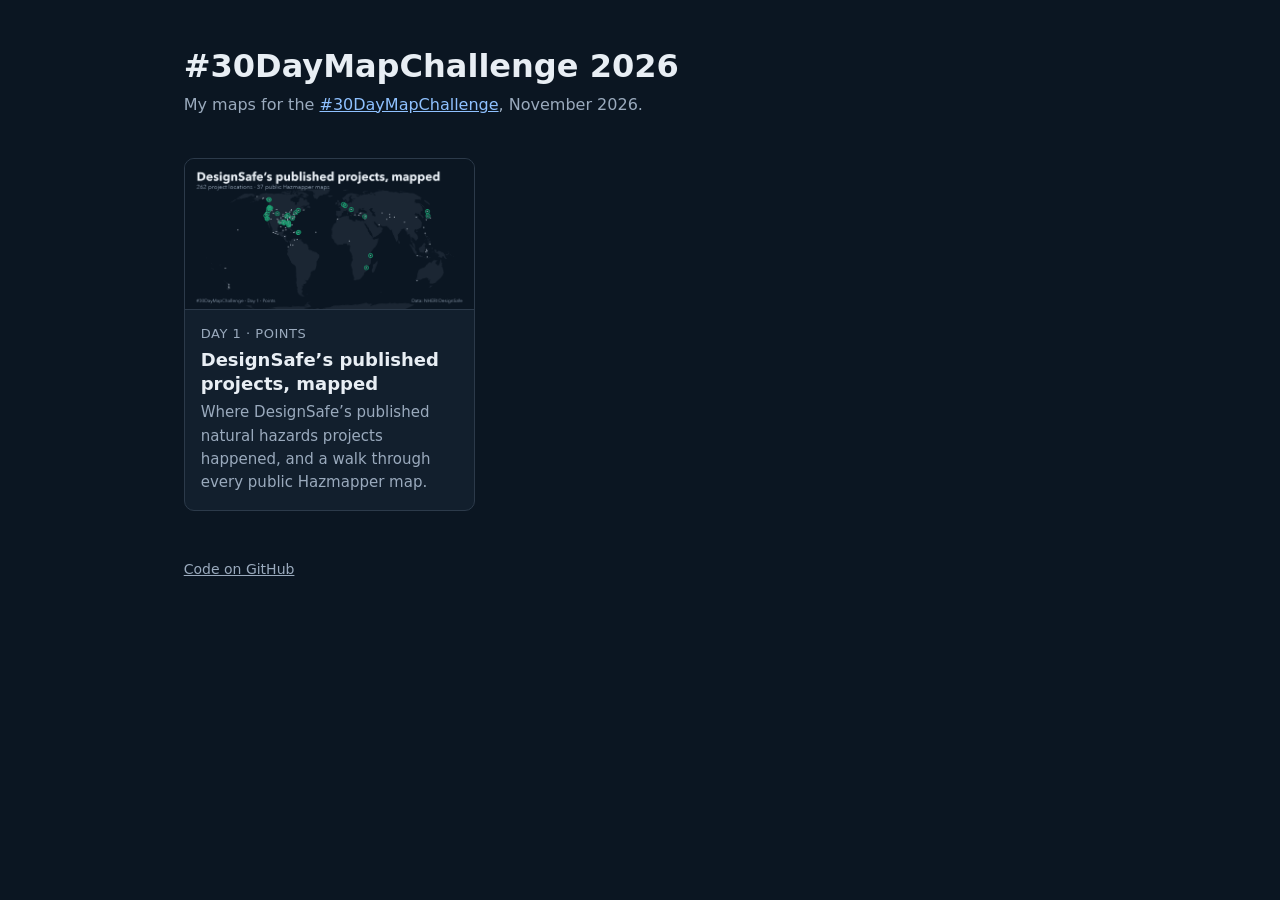
==== docs/index.html @ 8ae77fa9 "Add landing page" ====
<!doctype html>
<html lang="en">
<head>
  <meta charset="utf-8">
  <meta name="viewport" content="width=device-width, initial-scale=1">
  <title>#30DayMapChallenge 2026 · Nathan Franklin</title>
  <meta name="description" content="Nathan Franklin's maps for the #30DayMapChallenge, November 2026.">
  <!-- Visit counts (GoatCounter: no cookies, ignores localhost). -->
  <script data-goatcounter="https://nathanfranklin.goatcounter.com/count" async src="//gc.zgo.at/count.js"></script>
  <style>
    :root {
      --surface: #0b1622;
      --card: #121f2d;
      --line: #2c3a4a;
      --text: #e8eef4;
      --muted: #9aaabd;
      --link: #8fc1ff;
    }
    * { box-sizing: border-box; }
    html { font-size: clamp(16px, 0.45vw + 10.25px, 20px); }
    body {
      margin: 0;
      background: var(--surface);
      color: var(--text);
      font-family: "Avenir Next", "Helvetica Neue", system-ui, sans-serif;
      line-height: 1.55;
    }
    main { max-width: 60rem; margin: 0 auto; padding: 3rem 1.5rem 4rem; }
    h1 { font-size: 2rem; line-height: 1.15; margin: 0 0 0.5rem; }
    .intro { color: var(--muted); margin: 0 0 2.5rem; }
    a { color: var(--link); }

    .days { list-style: none; padding: 0; margin: 0; display: grid; gap: 1.25rem; grid-template-columns: repeat(auto-fill, minmax(18rem, 1fr)); }
    .day a {
      display: block;
      height: 100%;
      color: inherit;
      text-decoration: none;
      background: var(--card);
      border: 1px solid var(--line);
      border-radius: 10px;
      overflow: hidden;
    }
    .day a:hover, .day a:focus-visible { border-color: var(--link); }
    .day a:focus-visible { outline: 2px solid var(--link); outline-offset: 2px; }
    .day img { display: block; width: 100%; height: auto; aspect-ratio: 1200 / 630; object-fit: cover; border-bottom: 1px solid var(--line); }
    .day .body { padding: 0.875rem 1rem 1rem; }
    .day .theme { color: var(--muted); font-size: 0.8125rem; letter-spacing: 0.04em; text-transform: uppercase; margin: 0 0 0.25rem; }
    .day h2 { font-size: 1.125rem; line-height: 1.3; margin: 0 0 0.375rem; }
    .day p { margin: 0; color: var(--muted); font-size: 0.9375rem; }

    footer { margin-top: 3rem; color: var(--muted); font-size: 0.875rem; }
    footer a { color: var(--muted); }
  </style>
</head>
<body>
  <main>
    <h1>#30DayMapChallenge 2026</h1>
    <p class="intro">My maps for the <a href="https://30daymapchallenge.com/">#30DayMapChallenge</a>, November 2026.</p>

    <ul class="days">
      <li class="day">
        <a href="day01/">
          <img src="day01/preview.png" alt="World map of DesignSafe published project locations, with green rings marking the 37 public Hazmapper maps." width="1200" height="630">
          <div class="body">
            <p class="theme">Day 1 · Points</p>
            <h2>DesignSafe’s published projects, mapped</h2>
            <p>Where DesignSafe’s published natural hazards projects happened, and a walk through every public Hazmapper map.</p>
          </div>
        </a>
      </li>
    </ul>

    <footer>
      <a href="https://github.com/nathanfranklin/30daymapchallenge-2026">Code on GitHub</a>
    </footer>
  </main>
</body>
</html>
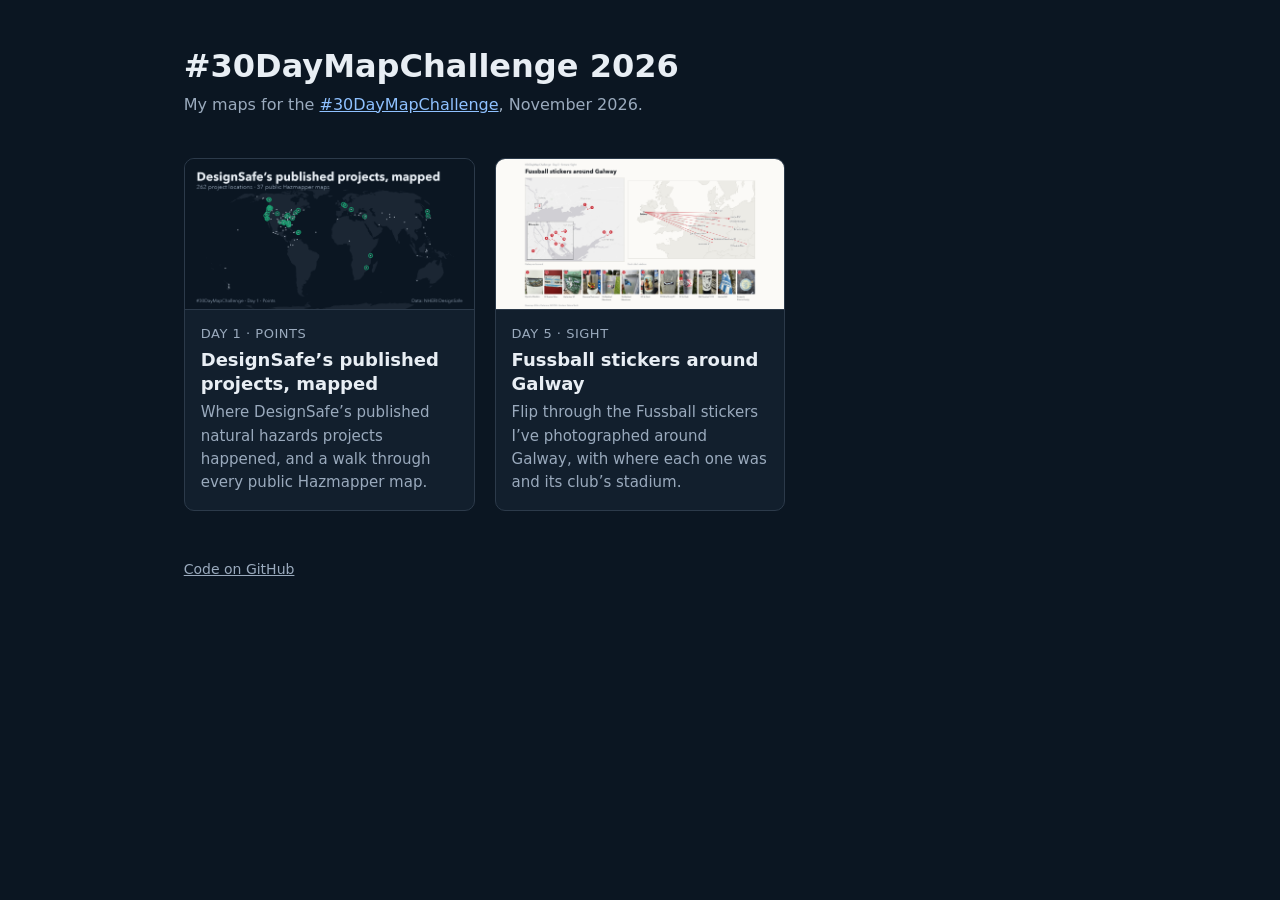
==== commit 43ffb995: "Add Day 5 Fussball stickers map" ====
--- a/docs/index.html
+++ b/docs/index.html
@@ -69,6 +69,16 @@
           </div>
         </a>
       </li>
+      <li class="day">
+        <a href="day05/">
+          <img src="day05/preview.png" alt="Map of Fussball stickers photographed around Galway, with lines to each club’s stadium in Germany and Austria, and a photo of each sticker." width="1200" height="630">
+          <div class="body">
+            <p class="theme">Day 5 · Sight</p>
+            <h2>Fussball stickers around Galway</h2>
+            <p>Flip through the Fussball stickers I’ve photographed around Galway, with where each one was and its club’s stadium.</p>
+          </div>
+        </a>
+      </li>
     </ul>
 
     <footer>
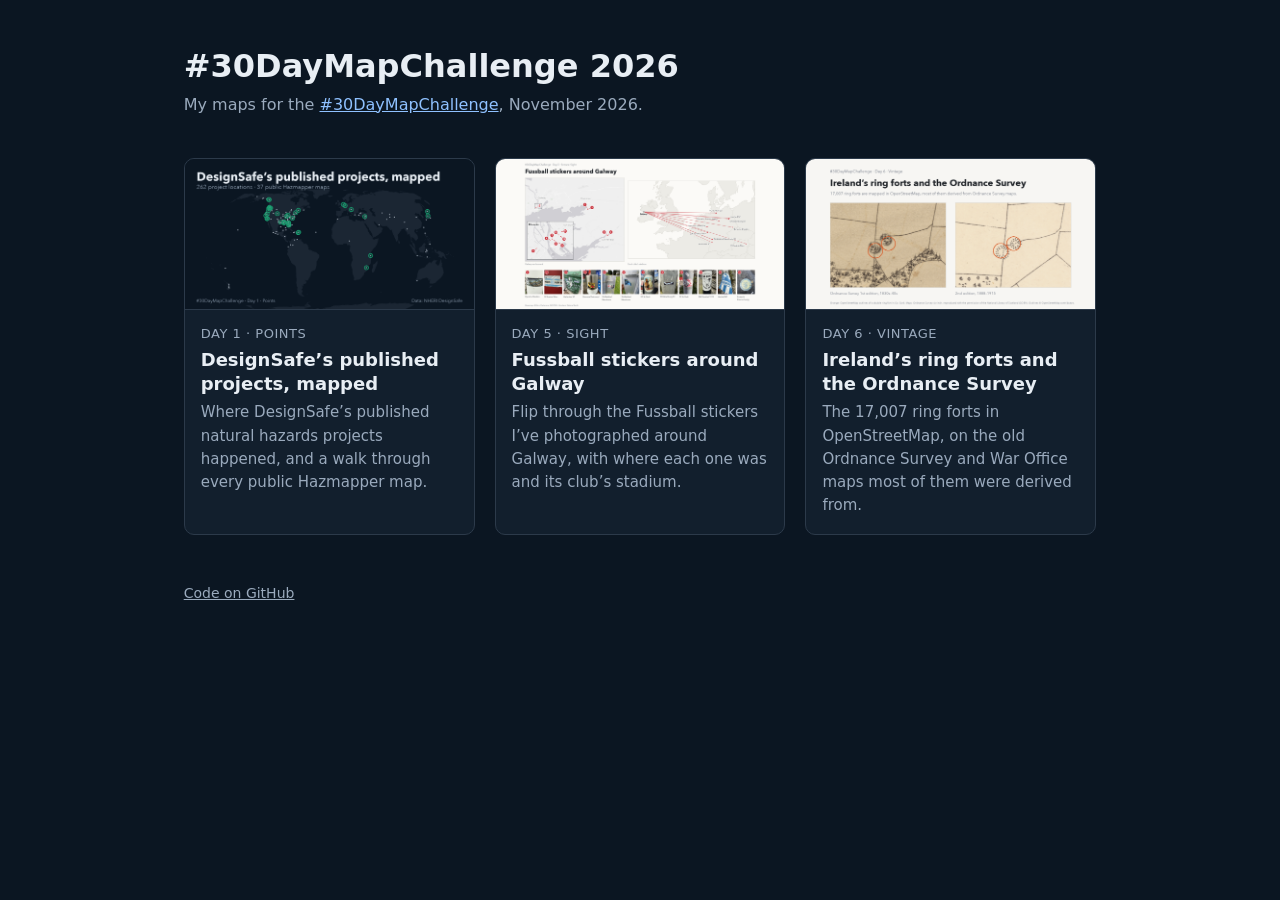
==== commit e53dda50: "Add Day 6 ring forts web map" ====
--- a/docs/index.html
+++ b/docs/index.html
@@ -79,6 +79,16 @@
           </div>
         </a>
       </li>
+      <li class="day">
+        <a href="day06/">
+          <img src="day06/preview.png" alt="A double ring fort in Co. Cork on the Ordnance Survey six-inch 1st and 2nd edition maps, with its OpenStreetMap outlines drawn on top." width="1200" height="630">
+          <div class="body">
+            <p class="theme">Day 6 · Vintage</p>
+            <h2>Ireland’s ring forts and the Ordnance Survey</h2>
+            <p>The 17,007 ring forts in OpenStreetMap, on the old Ordnance Survey and War Office maps most of them were derived from.</p>
+          </div>
+        </a>
+      </li>
     </ul>
 
     <footer>
